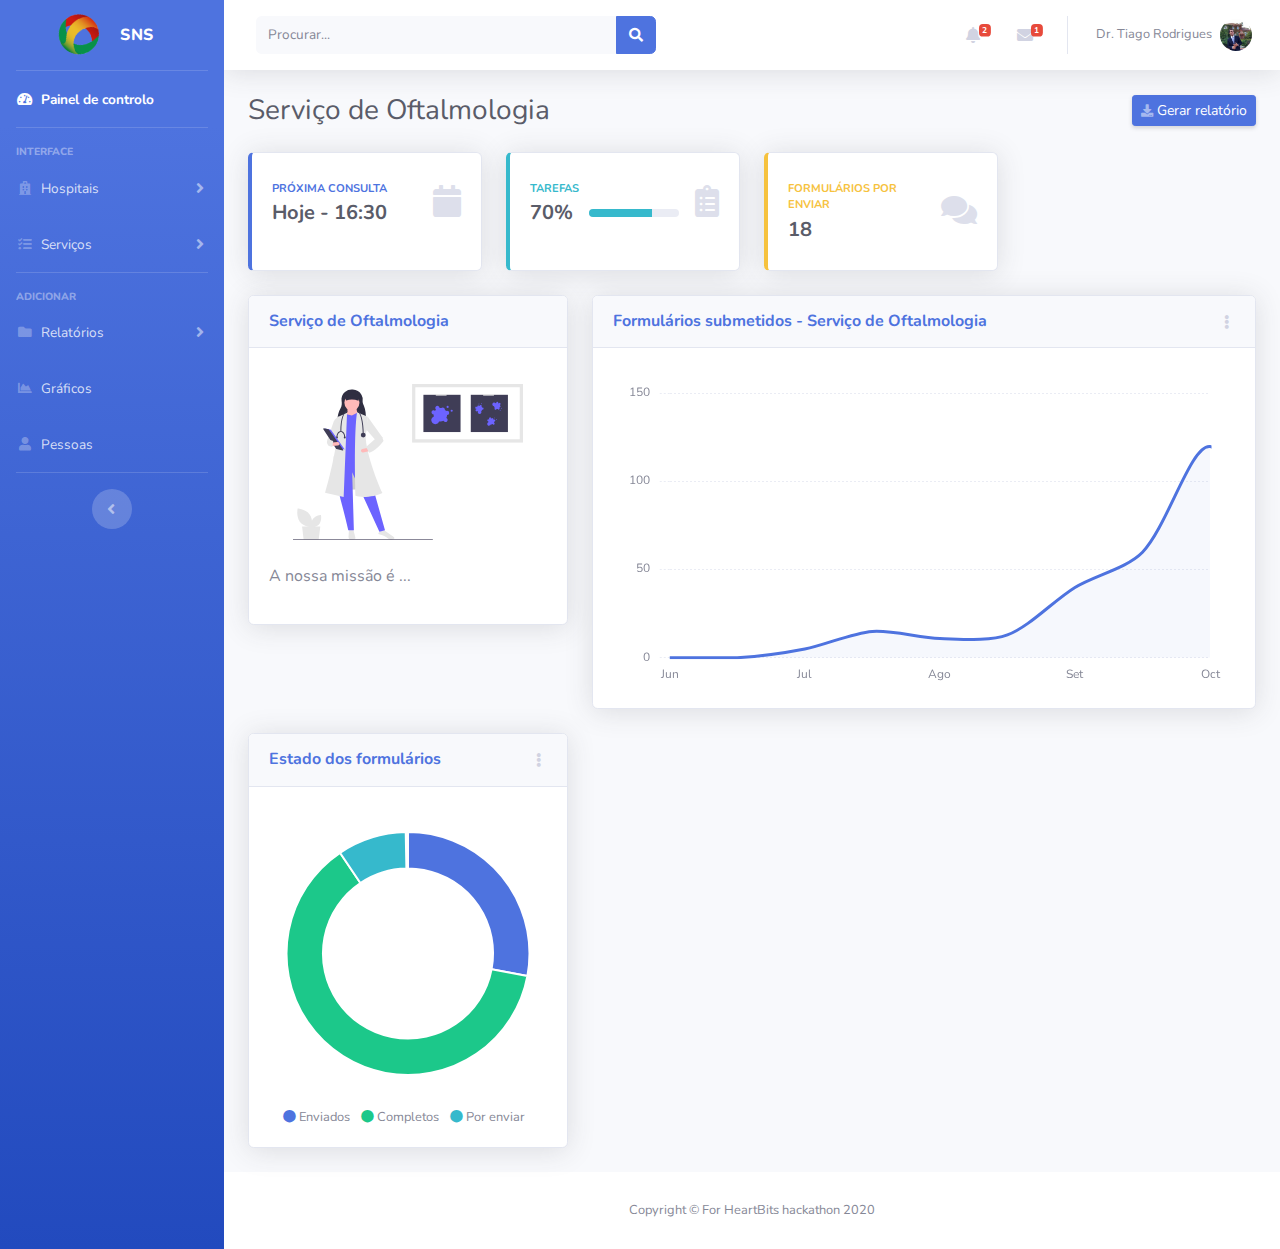
==== admin_page/oftalmologia.html @ a79a3141 "update" ====
<!DOCTYPE html>
<html lang="en">

<head>

  <meta charset="utf-8">
  <meta http-equiv="X-UA-Compatible" content="IE=edge">
  <meta name="viewport" content="width=device-width, initial-scale=1, shrink-to-fit=no">
  <meta name="description" content="">
  <meta name="author" content="">

  <title>SNS - Oftalmologia</title>

  <!-- Custom fonts for this template-->
  <link href="vendor/fontawesome-free/css/all.min.css" rel="stylesheet" type="text/css">
  <link href="https://fonts.googleapis.com/css?family=Nunito:200,200i,300,300i,400,400i,600,600i,700,700i,800,800i,900,900i" rel="stylesheet">

  <!-- Custom styles for this template-->
  <link href="css/sb-admin-2.min.css" rel="stylesheet">

</head>

<body id="page-top">

  <!-- Page Wrapper -->
  <div id="wrapper">

    <!-- Sidebar -->
    <ul class="navbar-nav bg-gradient-primary sidebar sidebar-dark accordion" id="accordionSidebar">

      <!-- Sidebar - Brand -->
      <a class="sidebar-brand d-flex align-items-center justify-content-center" href="index.html">
        <div class="sidebar-brand-icon rotate-n-15">
          <img src="img/sns24_img_share.png" width="50px">
        </div>
        <div class="sidebar-brand-text mx-3">SNS</div>
      </a>

      <!-- Divider -->
      <hr class="sidebar-divider my-0">

      <!-- Nav Item - Dashboard -->
      <li class="nav-item active">
        <a class="nav-link" href="index.html">
          <i class="fas fa-fw fa-tachometer-alt"></i>
          <span>Painel de controlo </span></a>
      </li>

      <!-- Divider -->
      <hr class="sidebar-divider">

      <!-- Heading -->
      <div class="sidebar-heading">
        Interface
      </div>

      <!-- Nav Item - Pages Collapse Menu -->
      <li class="nav-item">
        <a class="nav-link collapsed" href="#" data-toggle="collapse" data-target="#collapseTwo" aria-expanded="true" aria-controls="collapseTwo">
          <i class="fas fa-fw fa-hospital"></i>
          <span>Hospitais</span>
        </a>
        <div id="collapseTwo" class="collapse" aria-labelledby="headingTwo" data-parent="#accordionSidebar">
          <div class="bg-white py-2 collapse-inner rounded">
            <h6 class="collapse-header">Custom Components:</h6>
            <a class="collapse-item" href="#"> Dona Estefania Central Hospital</a>
            <a class="collapse-item" href="#"> Instituto Portugues de Oncologia</a>
            <a class="collapse-item" href="#"> Hospital da Luz</a>
            <a class="collapse-item" href="#"> CGC Genetics</a>
            <a class="collapse-item" href="#"> CUF Descobertas Hospital</a>
            <a class="collapse-item" href="#"> Centro Hospitalar de Lisboa Ocidental</a>
            <a class="collapse-item" href="#"> Hospital de San Louis</a>
            <a class="collapse-item" href="#"> Clinica Das Conchas</a>
            <a class="collapse-item" href="#"> Clinica CUF Alvalade</a>
            <a class="collapse-item" href="#"> Centro Hospitalar Lisboa Norte</a>
            <a class="collapse-item" href="#"> Clinica CUF Belem</a>
            <a class="collapse-item" href="#"> Clinica CUF Torres Vedras</a>
            <a class="collapse-item" href="#"> Hospital de Sao Sebastiao</a>
            <a class="collapse-item" href="#"> Clinica CUF Mafra</a>
            <a class="collapse-item" href="#"> Lusiadas Saude</a>

          </div>
        </div>
      </li>

      <!-- Nav Item - Utilities Collapse Menu -->
      <li class="nav-item">
        <a class="nav-link collapsed" href="#" data-toggle="collapse" data-target="#collapseUtilities" aria-expanded="true" aria-controls="collapseUtilities">
          <i class="fas fa-fw fa-tasks"></i>
          <span>Serviços</span>
        </a>
        <div id="collapseUtilities" class="collapse" aria-labelledby="headingUtilities" data-parent="#accordionSidebar">
          <div class="bg-white py-2 collapse-inner rounded">
            <h6 class="collapse-header">Principais</h6>
            <a class="collapse-item" href="#">Cirurgia</a>
            <a class="collapse-item" href="#">Oftalmologia</a>
            <a class="collapse-item" href="#">Psiquiatria</a>
            <a class="collapse-item" href="#">Pediatria</a>
            <h6 class="collapse-header">Outros</h6>
            <a class="collapse-item" href="#">Outros...</a>
          </div>
        </div>
      </li>

      <!-- Divider -->
      <hr class="sidebar-divider">

      <!-- Heading -->
      <div class="sidebar-heading">
        Adicionar
      </div>

      <!-- Nav Item - Pages Collapse Menu -->
      <li class="nav-item">
        <a class="nav-link collapsed" href="#" data-toggle="collapse" data-target="#collapsePages" aria-expanded="true" aria-controls="collapsePages">
          <i class="fas fa-fw fa-folder"></i>
          <span>Relatórios</span>
        </a>
        <div id="collapsePages" class="collapse" aria-labelledby="headingPages" data-parent="#accordionSidebar">
          <div class="bg-white py-2 collapse-inner rounded">
            <h6 class="collapse-header">Login Screens:</h6>
            <a class="collapse-item" href="login.html">Login</a>
            <a class="collapse-item" href="register.html">Register</a>
            <a class="collapse-item" href="forgot-password.html">Forgot Password</a>
            <div class="collapse-divider"></div>
            <h6 class="collapse-header">Other Pages:</h6>
            <a class="collapse-item" href="404.html">404 Page</a>
            <a class="collapse-item" href="blank.html">Blank Page</a>
          </div>
        </div>
      </li>

      <!-- Nav Item - Charts -->
      <li class="nav-item">
        <a class="nav-link" href="charts.html">
          <i class="fas fa-fw fa-chart-area"></i>
          <span>Gráficos</span></a>
      </li>

      <!-- Nav Item - Tables -->
      <li class="nav-item">
        <a class="nav-link" href="tables.html">
          <i class="fas fa-fw fa-user"></i>
          <span>Pessoas</span></a>
      </li>

      <!-- Divider -->
      <hr class="sidebar-divider d-none d-md-block">

      <!-- Sidebar Toggler (Sidebar) -->
      <div class="text-center d-none d-md-inline">
        <button class="rounded-circle border-0" id="sidebarToggle"></button>
      </div>

    </ul>
    <!-- End of Sidebar -->

    <!-- Content Wrapper -->
    <div id="content-wrapper" class="d-flex flex-column">

      <!-- Main Content -->
      <div id="content">

        <!-- Topbar -->
        <nav class="navbar navbar-expand navbar-light bg-white topbar mb-4 static-top shadow">

          <!-- Sidebar Toggle (Topbar) -->
          <button id="sidebarToggleTop" class="btn btn-link d-md-none rounded-circle mr-3">
            <i class="fa fa-bars"></i>
          </button>

          <!-- Topbar Search -->
          <form class="d-none d-sm-inline-block form-inline mr-auto ml-md-3 my-2 my-md-0 mw-100 navbar-search">
            <div class="input-group">
              <input type="text" class="form-control bg-light border-0 small" placeholder="Procurar..." aria-label="Search" aria-describedby="basic-addon2">
              <div class="input-group-append">
                <button class="btn btn-primary" type="button">
                  <i class="fas fa-search fa-sm"></i>
                </button>
              </div>
            </div>
          </form>

          <!-- Topbar Navbar -->
          <ul class="navbar-nav ml-auto">

            <!-- Nav Item - Search Dropdown (Visible Only XS) -->
            <li class="nav-item dropdown no-arrow d-sm-none">
              <a class="nav-link dropdown-toggle" href="#" id="searchDropdown" role="button" data-toggle="dropdown" aria-haspopup="true" aria-expanded="false">
                <i class="fas fa-search fa-fw"></i>
              </a>
              <!-- Dropdown - Messages -->
              <div class="dropdown-menu dropdown-menu-right p-3 shadow animated--grow-in" aria-labelledby="searchDropdown">
                <form class="form-inline mr-auto w-100 navbar-search">
                  <div class="input-group">
                    <input type="text" class="form-control bg-light border-0 small" placeholder="Search for..." aria-label="Search" aria-describedby="basic-addon2">
                    <div class="input-group-append">
                      <button class="btn btn-primary" type="button">
                        <i class="fas fa-search fa-sm"></i>
                      </button>
                    </div>
                  </div>
                </form>
              </div>
            </li>

            <!-- Nav Item - Alerts -->
            <li class="nav-item dropdown no-arrow mx-1">
              <a class="nav-link dropdown-toggle" href="#" id="alertsDropdown" role="button" data-toggle="dropdown" aria-haspopup="true" aria-expanded="false">
                <i class="fas fa-bell fa-fw"></i>
                <!-- Counter - Alerts -->
                <span class="badge badge-danger badge-counter">2</span>
              </a>
              <!-- Dropdown - Alerts -->
              <div class="dropdown-list dropdown-menu dropdown-menu-right shadow animated--grow-in" aria-labelledby="alertsDropdown">
                <h6 class="dropdown-header">
                  Centro de Alertas
                </h6>
                <a class="dropdown-item d-flex align-items-center" href="#">
                  <div class="mr-3">
                    <div class="icon-circle bg-primary">
                      <i class="fas fa-file-alt text-white"></i>
                    </div>
                  </div>
                  <div>
                    <div class="small text-gray-500">Novembro 12, 2020</div>
                    <span class="font-weight-bold">Novos relatórios submetidos!</span>
                  </div>
                </a>
                <a class="dropdown-item d-flex align-items-center" href="#">
                  <div class="mr-3">
                    <div class="icon-circle bg-warning">
                      <i class="fas fa-exclamation-triangle text-white"></i>
                    </div>
                  </div>
                  <div>
                    <div class="small text-gray-500">November 5, 2020</div>
                    <span class="font-weight-bold">Envio de códigos de formulários em atraso! Clique aqui para os enviar!</span>
                  </div>
                </a>
                <a class="dropdown-item text-center small text-gray-500" href="#">Mostrar mais alertas</a>
              </div>
            </li>

            <!-- Nav Item - Messages -->
            <li class="nav-item dropdown no-arrow mx-1">
              <a class="nav-link dropdown-toggle" href="#" id="messagesDropdown" role="button" data-toggle="dropdown" aria-haspopup="true" aria-expanded="false">
                <i class="fas fa-envelope fa-fw"></i>
                <!-- Counter - Messages -->
                <span class="badge badge-danger badge-counter">1</span>
              </a>
              <!-- Dropdown - Messages -->
              <div class="dropdown-list dropdown-menu dropdown-menu-right shadow animated--grow-in" aria-labelledby="messagesDropdown">
                <h6 class="dropdown-header">
                  Mensagens
                </h6>
                <a class="dropdown-item d-flex align-items-center" href="#">
                  <div class="dropdown-list-image mr-3">
                    <img class="rounded-circle" src="img/pipe.jpg" alt="">
                    <div class="status-indicator bg-success"></div>
                  </div>
                  <div class="font-weight-bold">
                    <div class="text-truncate">Olá Dr. Tiago! Fico à espera do relatório que disse que me enviava.</div>
                    <div class="small text-gray-500">Filipe Raposo 54min</div>
                  </div>
                </a>
                <a class="dropdown-item d-flex align-items-center" href="#">
                  <div class="dropdown-list-image mr-3">
                    <img class="rounded-circle" src="img/diogo.jpg" alt="">
                    <div class="status-indicator"></div>
                  </div>
                  <div>
                    <div class="text-truncate">Já submeti o formulário que pediu!</div>
                    <div class="small text-gray-500">Diogo Ramalho · 1d</div>
                  </div>
                </a>
                <a class="dropdown-item d-flex align-items-center" href="#">
                  <div class="dropdown-list-image mr-3">
                    <img class="rounded-circle" src="img/salome.jpg" alt="">
                    <div class="status-indicator bg-warning"></div>
                  </div>
                  <div>
                    <div class="text-truncate">Deixo o meu número, ligue-me: 969556773</div>
                    <div class="small text-gray-500">Salomé Santos · 2d</div>
                  </div>
                </a>
                <a class="dropdown-item d-flex align-items-center" href="#">
                  <div class="dropdown-list-image mr-3">
                    <img class="rounded-circle" src="img/rafael.jpg" alt="">
                    <div class="status-indicator bg-success"></div>
                  </div>
                  <div>
                    <div class="text-truncate">Olá olá! Como está doutor?</div>
                    <div class="small text-gray-500">Rafael Correia · 2w</div>
                  </div>
                </a>
                <a class="dropdown-item text-center small text-gray-500" href="#">Read More Messages</a>
              </div>
            </li>

            <div class="topbar-divider d-none d-sm-block"></div>

            <!-- Nav Item - User Information -->
            <li class="nav-item dropdown no-arrow">
              <a class="nav-link dropdown-toggle" href="#" id="userDropdown" role="button" data-toggle="dropdown" aria-haspopup="true" aria-expanded="false">
                <span class="mr-2 d-none d-lg-inline text-gray-600 small">Dr. Tiago Rodrigues</span>
                <img class="img-profile rounded-circle" src="img/tiago.jpg">
              </a>
              <!-- Dropdown - User Information -->
              <div class="dropdown-menu dropdown-menu-right shadow animated--grow-in" aria-labelledby="userDropdown">
                <a class="dropdown-item" href="#">
                  <i class="fas fa-user fa-sm fa-fw mr-2 text-gray-400"></i>
                  Profile
                </a>
                <a class="dropdown-item" href="#">
                  <i class="fas fa-cogs fa-sm fa-fw mr-2 text-gray-400"></i>
                  Settings
                </a>
                <a class="dropdown-item" href="#">
                  <i class="fas fa-list fa-sm fa-fw mr-2 text-gray-400"></i>
                  Activity Log
                </a>
                <div class="dropdown-divider"></div>
                <a class="dropdown-item" href="#" data-toggle="modal" data-target="#logoutModal">
                  <i class="fas fa-sign-out-alt fa-sm fa-fw mr-2 text-gray-400"></i>
                  Logout
                </a>
              </div>
            </li>

          </ul>

        </nav>
        <!-- End of Topbar -->

        <!-- Begin Page Content -->
        <div class="container-fluid">

          <!-- Page Heading -->
          <div class="d-sm-flex align-items-center justify-content-between mb-4">
            <h1 class="h3 mb-0 text-gray-800">Serviço de Oftalmologia</h1>
            <a href="#" class="d-none d-sm-inline-block btn btn-sm btn-primary shadow-sm"><i class="fas fa-download fa-sm text-white-50"></i> Gerar relatório</a>
          </div>

          <!-- Content Row -->
          <div class="row">

            <!-- Earnings (Monthly) Card Example -->
            <div class="col-xl-3 col-md-6 mb-4">
              <div class="card border-left-primary shadow h-100 py-2">
                <div class="card-body">
                  <div class="row no-gutters align-items-center">
                    <div class="col mr-2">
                      <div class="text-xs font-weight-bold text-primary text-uppercase mb-1">Próxima consulta</div>
                      <div class="h5 mb-0 font-weight-bold text-gray-800">Hoje - 16:30</div>
                    </div>
                    <div class="col-auto">
                      <i class="fas fa-calendar fa-2x text-gray-300"></i>
                    </div>
                  </div>
                </div>
              </div>
            </div>

            <!-- Earnings (Monthly) Card Example -->
            <!-- <div class="col-xl-3 col-md-6 mb-4">
              <div class="card border-left-success shadow h-100 py-2">
                <div class="card-body">
                  <div class="row no-gutters align-items-center">
                    <div class="col mr-2">
                      <div class="text-xs font-weight-bold text-success text-uppercase mb-1">Earnings (Annual)</div>
                      <div class="h5 mb-0 font-weight-bold text-gray-800">$215,000</div>
                    </div>
                    <div class="col-auto">
                      <i class="fas fa-dollar-sign fa-2x text-gray-300"></i>
                    </div>
                  </div>
                </div>
              </div>
            </div> -->

            <!-- Earnings (Monthly) Card Example -->
            <div class="col-xl-3 col-md-6 mb-4">
              <div class="card border-left-info shadow h-100 py-2">
                <div class="card-body">
                  <div class="row no-gutters align-items-center">
                    <div class="col mr-2">
                      <div class="text-xs font-weight-bold text-info text-uppercase mb-1">Tarefas</div>
                      <div class="row no-gutters align-items-center">
                        <div class="col-auto">
                          <div class="h5 mb-0 mr-3 font-weight-bold text-gray-800">70%</div>
                        </div>
                        <div class="col">
                          <div class="progress progress-sm mr-2">
                            <div class="progress-bar bg-info" role="progressbar" style="width: 70%" aria-valuenow="50" aria-valuemin="0" aria-valuemax="100"></div>
                          </div>
                        </div>
                      </div>
                    </div>
                    <div class="col-auto">
                      <i class="fas fa-clipboard-list fa-2x text-gray-300"></i>
                    </div>
                  </div>
                </div>
              </div>
            </div>

            <!-- Pending Requests Card Example -->
            <div class="col-xl-3 col-md-6 mb-4">
              <div class="card border-left-warning shadow h-100 py-2">
                <div class="card-body">
                  <div class="row no-gutters align-items-center">
                    <div class="col mr-2">
                      <div class="text-xs font-weight-bold text-warning text-uppercase mb-1">Formulários por enviar</div>
                      <div class="h5 mb-0 font-weight-bold text-gray-800">18</div>
                    </div>
                    <div class="col-auto">
                      <i class="fas fa-comments fa-2x text-gray-300"></i>
                    </div>
                  </div>
                </div>
              </div>
            </div>
          </div>

          <!-- Content Row -->

          <div class="row">

            



            <div class="col-lg-4 mb-4">

              <!-- Illustrations -->
              <div class="card shadow mb-4">
                <div class="card-header py-3">
                  <h6 class="m-0 font-weight-bold text-primary">Serviço de Oftalmologia</h6>
                </div>
                <div class="card-body">
                  <div class="text-center">
                    <img class="img-fluid px-3 px-sm-4 mt-3 mb-4" style="width: 25rem;" src="img/undraw_medical_research_qg4d.svg" alt="">
                  </div>
                  <p>A nossa missão é ...</p>
                </div>
              </div>


            </div>


            <!-- Area Chart -->
            <div class="col-xl-8 col-lg-7">
              <div class="card shadow mb-4">
                <!-- Card Header - Dropdown -->
                <div class="card-header py-3 d-flex flex-row align-items-center justify-content-between">
                  <h6 class="m-0 font-weight-bold text-primary">Formulários submetidos - Serviço de Oftalmologia</h6>
                  <div class="dropdown no-arrow">
                    <a class="dropdown-toggle" href="#" role="button" id="dropdownMenuLink" data-toggle="dropdown" aria-haspopup="true" aria-expanded="false">
                      <i class="fas fa-ellipsis-v fa-sm fa-fw text-gray-400"></i>
                    </a>
                    <div class="dropdown-menu dropdown-menu-right shadow animated--fade-in" aria-labelledby="dropdownMenuLink">
                      <div class="dropdown-header">Dropdown Header:</div>
                      <a class="dropdown-item" href="#">Action</a>
                      <a class="dropdown-item" href="#">Another action</a>
                      <div class="dropdown-divider"></div>
                      <a class="dropdown-item" href="#">Something else here</a>
                    </div>
                  </div>
                </div>
                <!-- Card Body -->
                <div class="card-body">
                  <div class="chart-area">
                    <canvas id="myAreaChart"></canvas>
                  </div>
                </div>
              </div>
            </div>

            <!-- Pie Chart -->
            <div class="col-xl-4 col-lg-5">
              <div class="card shadow mb-4">
                <!-- Card Header - Dropdown -->
                <div class="card-header py-3 d-flex flex-row align-items-center justify-content-between">
                  <h6 class="m-0 font-weight-bold text-primary">Estado dos formulários</h6>
                  <div class="dropdown no-arrow">
                    <a class="dropdown-toggle" href="#" role="button" id="dropdownMenuLink" data-toggle="dropdown" aria-haspopup="true" aria-expanded="false">
                      <i class="fas fa-ellipsis-v fa-sm fa-fw text-gray-400"></i>
                    </a>
                    <div class="dropdown-menu dropdown-menu-right shadow animated--fade-in" aria-labelledby="dropdownMenuLink">
                      <div class="dropdown-header">Dropdown Header:</div>
                      <a class="dropdown-item" href="#">Action</a>
                      <a class="dropdown-item" href="#">Another action</a>
                      <div class="dropdown-divider"></div>
                      <a class="dropdown-item" href="#">Something else here</a>
                    </div>
                  </div>
                </div>
                <!-- Card Body -->
                <div class="card-body">
                  <div class="chart-pie pt-4 pb-2">
                    <canvas id="myPieChart"></canvas>
                  </div>
                  <div class="mt-4 text-center small">
                    <span class="mr-2">
                      <i class="fas fa-circle text-primary"></i> Enviados
                    </span>
                    <span class="mr-2">
                      <i class="fas fa-circle text-success"></i> Completos
                    </span>
                    <span class="mr-2">
                      <i class="fas fa-circle text-info"></i> Por enviar
                    </span>
                  </div>
                </div>
              </div>
            </div>

            

        </div>
        <!-- /.container-fluid -->

      </div>
      <!-- End of Main Content -->

      <!-- Footer -->
      <footer class="sticky-footer bg-white">
        <div class="container my-auto">
          <div class="copyright text-center my-auto">
            <span>Copyright &copy; For HeartBits hackathon 2020</span>
          </div>
        </div>
      </footer>
      <!-- End of Footer -->

    </div>
    <!-- End of Content Wrapper -->

  </div>
  <!-- End of Page Wrapper -->

  <!-- Scroll to Top Button-->
  <a class="scroll-to-top rounded" href="#page-top">
    <i class="fas fa-angle-up"></i>
  </a>

  <!-- Logout Modal-->
  <div class="modal fade" id="logoutModal" tabindex="-1" role="dialog" aria-labelledby="exampleModalLabel" aria-hidden="true">
    <div class="modal-dialog" role="document">
      <div class="modal-content">
        <div class="modal-header">
          <h5 class="modal-title" id="exampleModalLabel">Ready to Leave?</h5>
          <button class="close" type="button" data-dismiss="modal" aria-label="Close">
            <span aria-hidden="true">×</span>
          </button>
        </div>
        <div class="modal-body">Select "Logout" below if you are ready to end your current session.</div>
        <div class="modal-footer">
          <button class="btn btn-secondary" type="button" data-dismiss="modal">Cancel</button>
          <a class="btn btn-primary" href="login.html">Logout</a>
        </div>
      </div>
    </div>
  </div>

  <!-- Bootstrap core JavaScript-->
  <script src="vendor/jquery/jquery.min.js"></script>
  <script src="vendor/bootstrap/js/bootstrap.bundle.min.js"></script>

  <!-- Core plugin JavaScript-->
  <script src="vendor/jquery-easing/jquery.easing.min.js"></script>

  <!-- Custom scripts for all pages-->
  <script src="js/sb-admin-2.min.js"></script>

  <!-- Page level plugins -->
  <script src="vendor/chart.js/Chart.min.js"></script>

  <!-- Page level custom scripts -->
  <script src="js/demo/chart-area-demo.js"></script>
  <script src="js/demo/chart-pie-demo.js"></script>

</body>

</html>
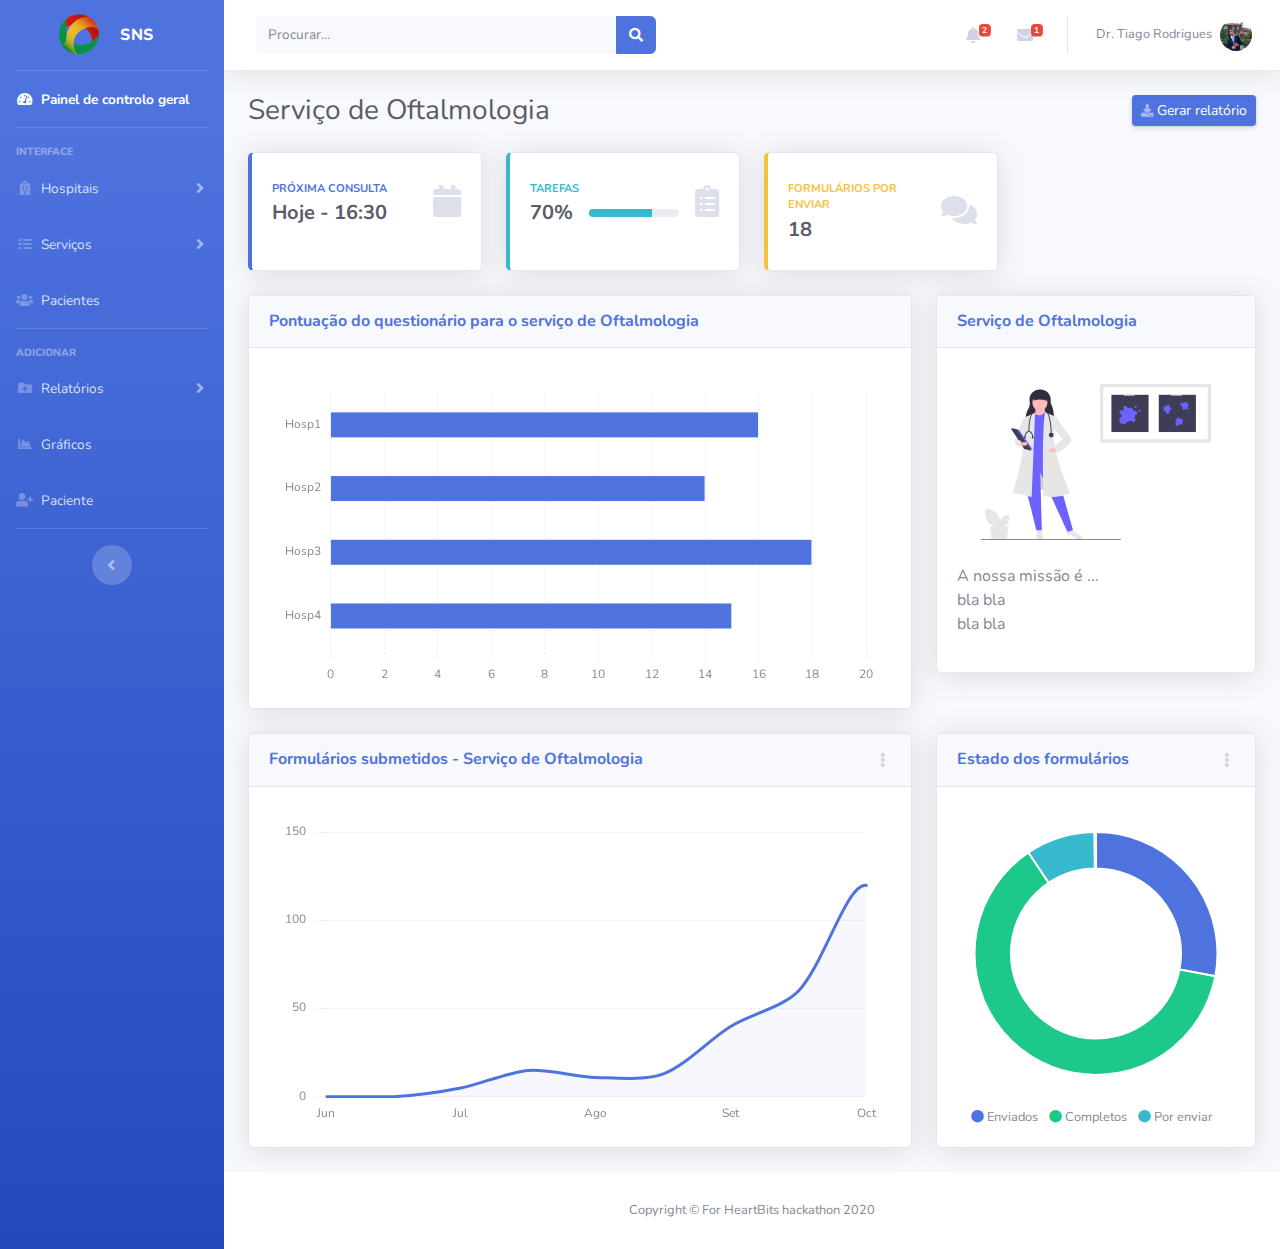
==== commit 140844f3: "last update" ====
--- a/admin_page/oftalmologia.html
+++ b/admin_page/oftalmologia.html
@@ -9,7 +9,7 @@
   <meta name="description" content="">
   <meta name="author" content="">
 
-  <title>SNS - Oftalmologia</title>
+  <title>SNS - Painel de controlo</title>
 
   <!-- Custom fonts for this template-->
   <link href="vendor/fontawesome-free/css/all.min.css" rel="stylesheet" type="text/css">
@@ -43,7 +43,7 @@
       <li class="nav-item active">
         <a class="nav-link" href="index.html">
           <i class="fas fa-fw fa-tachometer-alt"></i>
-          <span>Painel de controlo </span></a>
+          <span>Painel de controlo geral</span></a>
       </li>
 
       <!-- Divider -->
@@ -62,8 +62,7 @@
         </a>
         <div id="collapseTwo" class="collapse" aria-labelledby="headingTwo" data-parent="#accordionSidebar">
           <div class="bg-white py-2 collapse-inner rounded">
-            <h6 class="collapse-header">Custom Components:</h6>
-            <a class="collapse-item" href="#"> Dona Estefania Central Hospital</a>
+            <!-- <a class="collapse-item" href="#"> Dona Estefania Central Hospital</a>
             <a class="collapse-item" href="#"> Instituto Portugues de Oncologia</a>
             <a class="collapse-item" href="#"> Hospital da Luz</a>
             <a class="collapse-item" href="#"> CGC Genetics</a>
@@ -77,7 +76,11 @@
             <a class="collapse-item" href="#"> Clinica CUF Torres Vedras</a>
             <a class="collapse-item" href="#"> Hospital de Sao Sebastiao</a>
             <a class="collapse-item" href="#"> Clinica CUF Mafra</a>
-            <a class="collapse-item" href="#"> Lusiadas Saude</a>
+            <a class="collapse-item" href="#"> Lusiadas Saude</a> -->
+            <a class="collapse-item" href="#"> Lisboa e Centro</a>
+            <a class="collapse-item" href="#"> Hospitais Norte</a>
+            <a class="collapse-item" href="#"> Hospitais Sul</a>
+            <a class="collapse-item" href="#"> Outros...</a>
 
           </div>
         </div>
@@ -93,7 +96,7 @@
           <div class="bg-white py-2 collapse-inner rounded">
             <h6 class="collapse-header">Principais</h6>
             <a class="collapse-item" href="#">Cirurgia</a>
-            <a class="collapse-item" href="#">Oftalmologia</a>
+            <a class="collapse-item" href="oftalmologia.html">Oftalmologia</a>
             <a class="collapse-item" href="#">Psiquiatria</a>
             <a class="collapse-item" href="#">Pediatria</a>
             <h6 class="collapse-header">Outros</h6>
@@ -102,6 +105,15 @@
         </div>
       </li>
 
+
+      <!-- Nav Item - Utilities Collapse Menu -->
+      <li class="nav-item">
+        <a class="nav-link collapsed" href="#" aria-expanded="true" aria-controls="collapseUtilities">
+          <i class="fas fa-fw fa-users"></i>
+          <span>Pacientes</span>
+        </a>
+      </li>
+
       <!-- Divider -->
       <hr class="sidebar-divider">
 
@@ -113,35 +125,30 @@
       <!-- Nav Item - Pages Collapse Menu -->
       <li class="nav-item">
         <a class="nav-link collapsed" href="#" data-toggle="collapse" data-target="#collapsePages" aria-expanded="true" aria-controls="collapsePages">
-          <i class="fas fa-fw fa-folder"></i>
+          <i class="fas fa-fw fa-folder-plus"></i>
           <span>Relatórios</span>
         </a>
         <div id="collapsePages" class="collapse" aria-labelledby="headingPages" data-parent="#accordionSidebar">
           <div class="bg-white py-2 collapse-inner rounded">
-            <h6 class="collapse-header">Login Screens:</h6>
-            <a class="collapse-item" href="login.html">Login</a>
-            <a class="collapse-item" href="register.html">Register</a>
-            <a class="collapse-item" href="forgot-password.html">Forgot Password</a>
-            <div class="collapse-divider"></div>
-            <h6 class="collapse-header">Other Pages:</h6>
-            <a class="collapse-item" href="404.html">404 Page</a>
-            <a class="collapse-item" href="blank.html">Blank Page</a>
+            <h6 class="collapse-header">Para:</h6>
+            <a class="collapse-item" href="404.html">Paciente existente</a>
+            <a class="collapse-item" href="blank.html">Paciente novo</a>
           </div>
         </div>
       </li>
 
       <!-- Nav Item - Charts -->
       <li class="nav-item">
-        <a class="nav-link" href="charts.html">
+        <a class="nav-link" href="#">
           <i class="fas fa-fw fa-chart-area"></i>
           <span>Gráficos</span></a>
       </li>
 
       <!-- Nav Item - Tables -->
       <li class="nav-item">
-        <a class="nav-link" href="tables.html">
-          <i class="fas fa-fw fa-user"></i>
-          <span>Pessoas</span></a>
+        <a class="nav-link" href="#">
+          <i class="fas fa-fw fa-user-plus"></i>
+          <span>Paciente</span></a>
       </li>
 
       <!-- Divider -->
@@ -424,11 +431,21 @@
           </div>
 
           <!-- Content Row -->
-
           <div class="row">
 
-            
-
+            <div class="col-xl-8 col-lg-7">
+            <!-- Bar Chart -->
+              <div class="card shadow mb-4">
+                <div class="card-header py-3">
+                  <h6 class="m-0 font-weight-bold text-primary">Pontuação do questionário para o serviço de Oftalmologia</h6>
+                </div>
+                <div class="card-body">
+                  <div class="chart-bar">
+                    <canvas id="myBarChart"></canvas>
+                  </div>
+                </div>
+              </div>
+            </div>
 
 
             <div class="col-lg-4 mb-4">
@@ -442,13 +459,17 @@
                   <div class="text-center">
                     <img class="img-fluid px-3 px-sm-4 mt-3 mb-4" style="width: 25rem;" src="img/undraw_medical_research_qg4d.svg" alt="">
                   </div>
-                  <p>A nossa missão é ...</p>
-                </div>
-              </div>
-
-
-            </div>
-
+                  <p>A nossa missão é ... <br>bla bla<br>bla bla</p>
+                </div>
+              </div>
+            </div>
+
+          </div>
+
+
+
+            <!-- Content Row -->
+          <div class="row">
 
             <!-- Area Chart -->
             <div class="col-xl-8 col-lg-7">
@@ -581,6 +602,7 @@
   <!-- Page level custom scripts -->
   <script src="js/demo/chart-area-demo.js"></script>
   <script src="js/demo/chart-pie-demo.js"></script>
+  <script src="js/demo/chart-bar-demo.js"></script>
 
 </body>
 
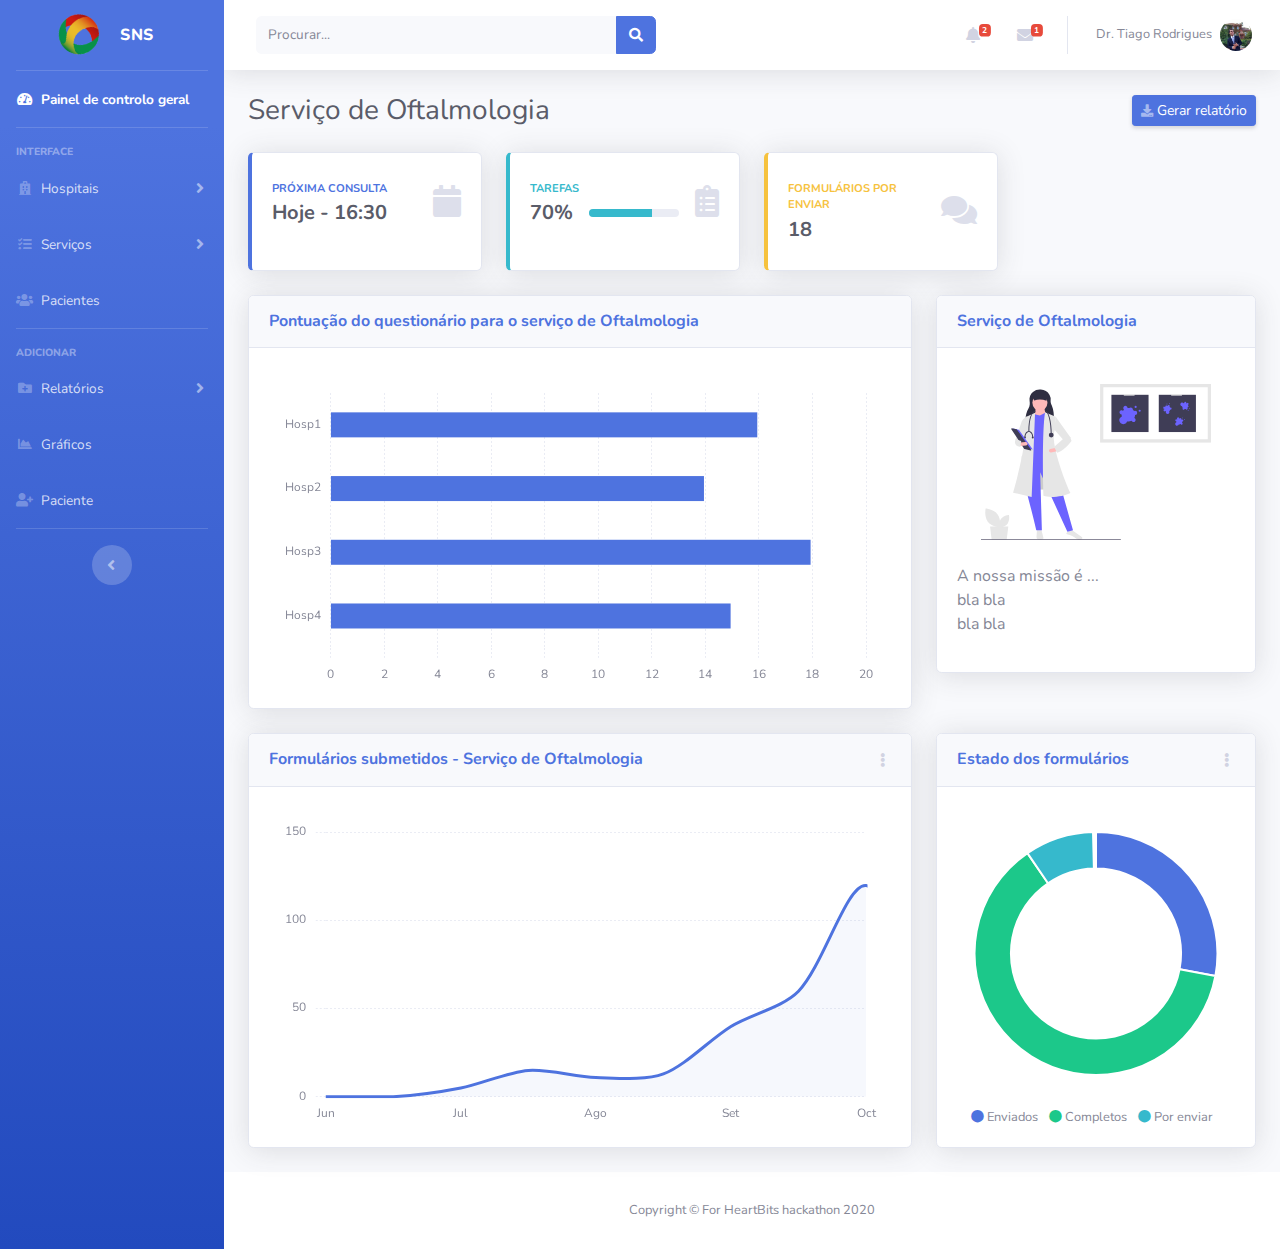
==== commit f3eec2a1: "oft. update" ====
--- a/admin_page/oftalmologia.html
+++ b/admin_page/oftalmologia.html
@@ -9,7 +9,7 @@
   <meta name="description" content="">
   <meta name="author" content="">
 
-  <title>SNS - Painel de controlo</title>
+  <title>SNS - Oftalmologia</title>
 
   <!-- Custom fonts for this template-->
   <link href="vendor/fontawesome-free/css/all.min.css" rel="stylesheet" type="text/css">
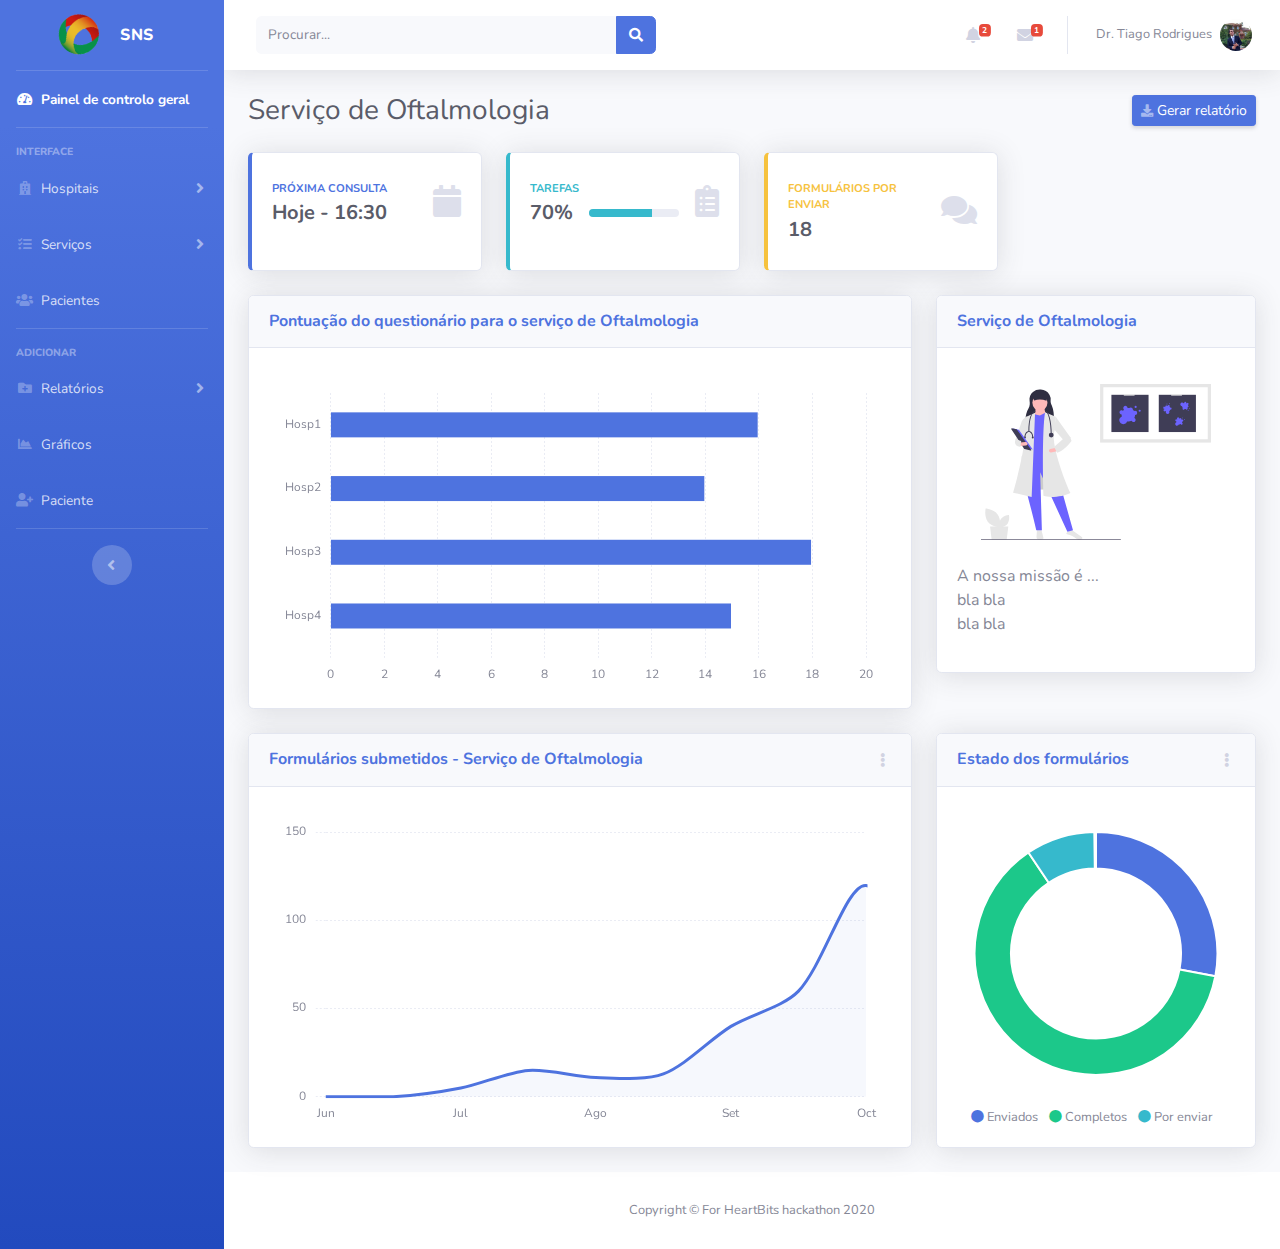
==== commit 544c2945: "profile" ====
--- a/admin_page/oftalmologia.html
+++ b/admin_page/oftalmologia.html
@@ -315,7 +315,7 @@
               </a>
               <!-- Dropdown - User Information -->
               <div class="dropdown-menu dropdown-menu-right shadow animated--grow-in" aria-labelledby="userDropdown">
-                <a class="dropdown-item" href="#">
+                <a class="dropdown-item" href="tiago_profile.pdf" target="blank">
                   <i class="fas fa-user fa-sm fa-fw mr-2 text-gray-400"></i>
                   Profile
                 </a>
